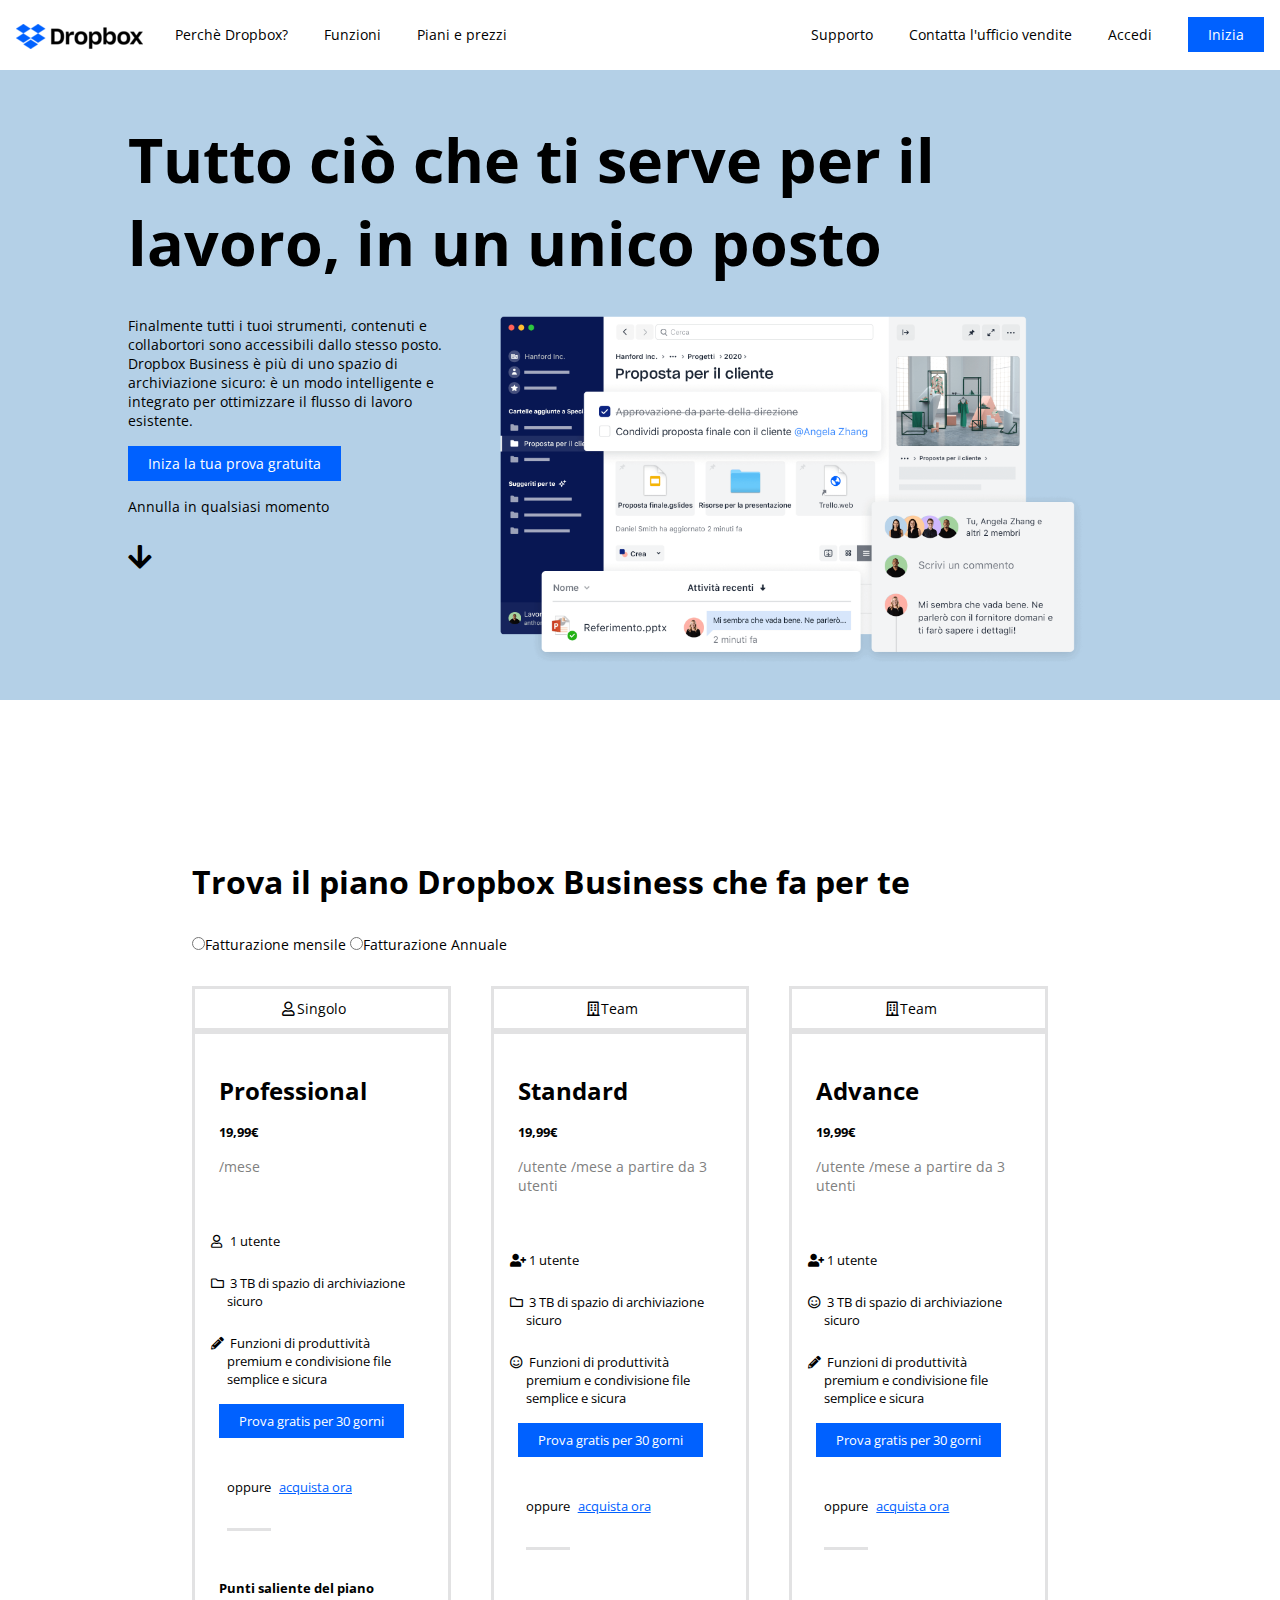
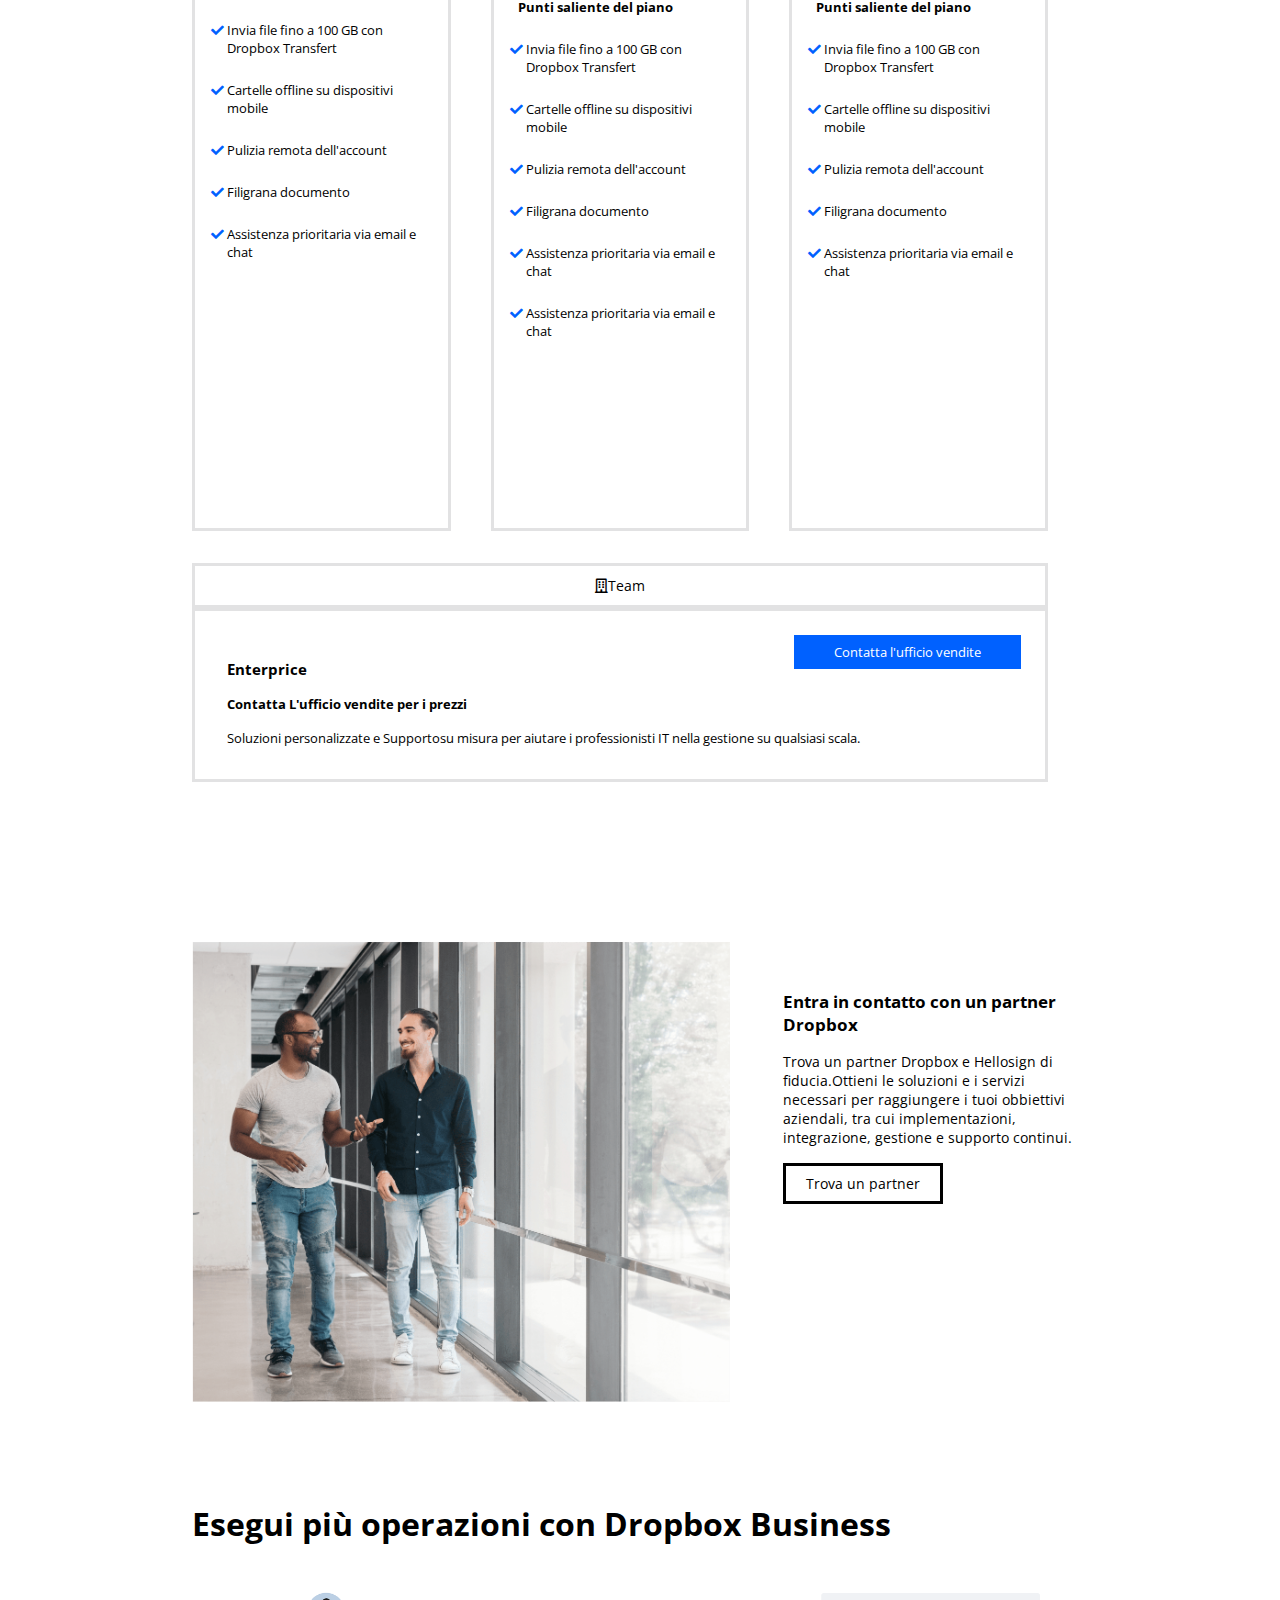
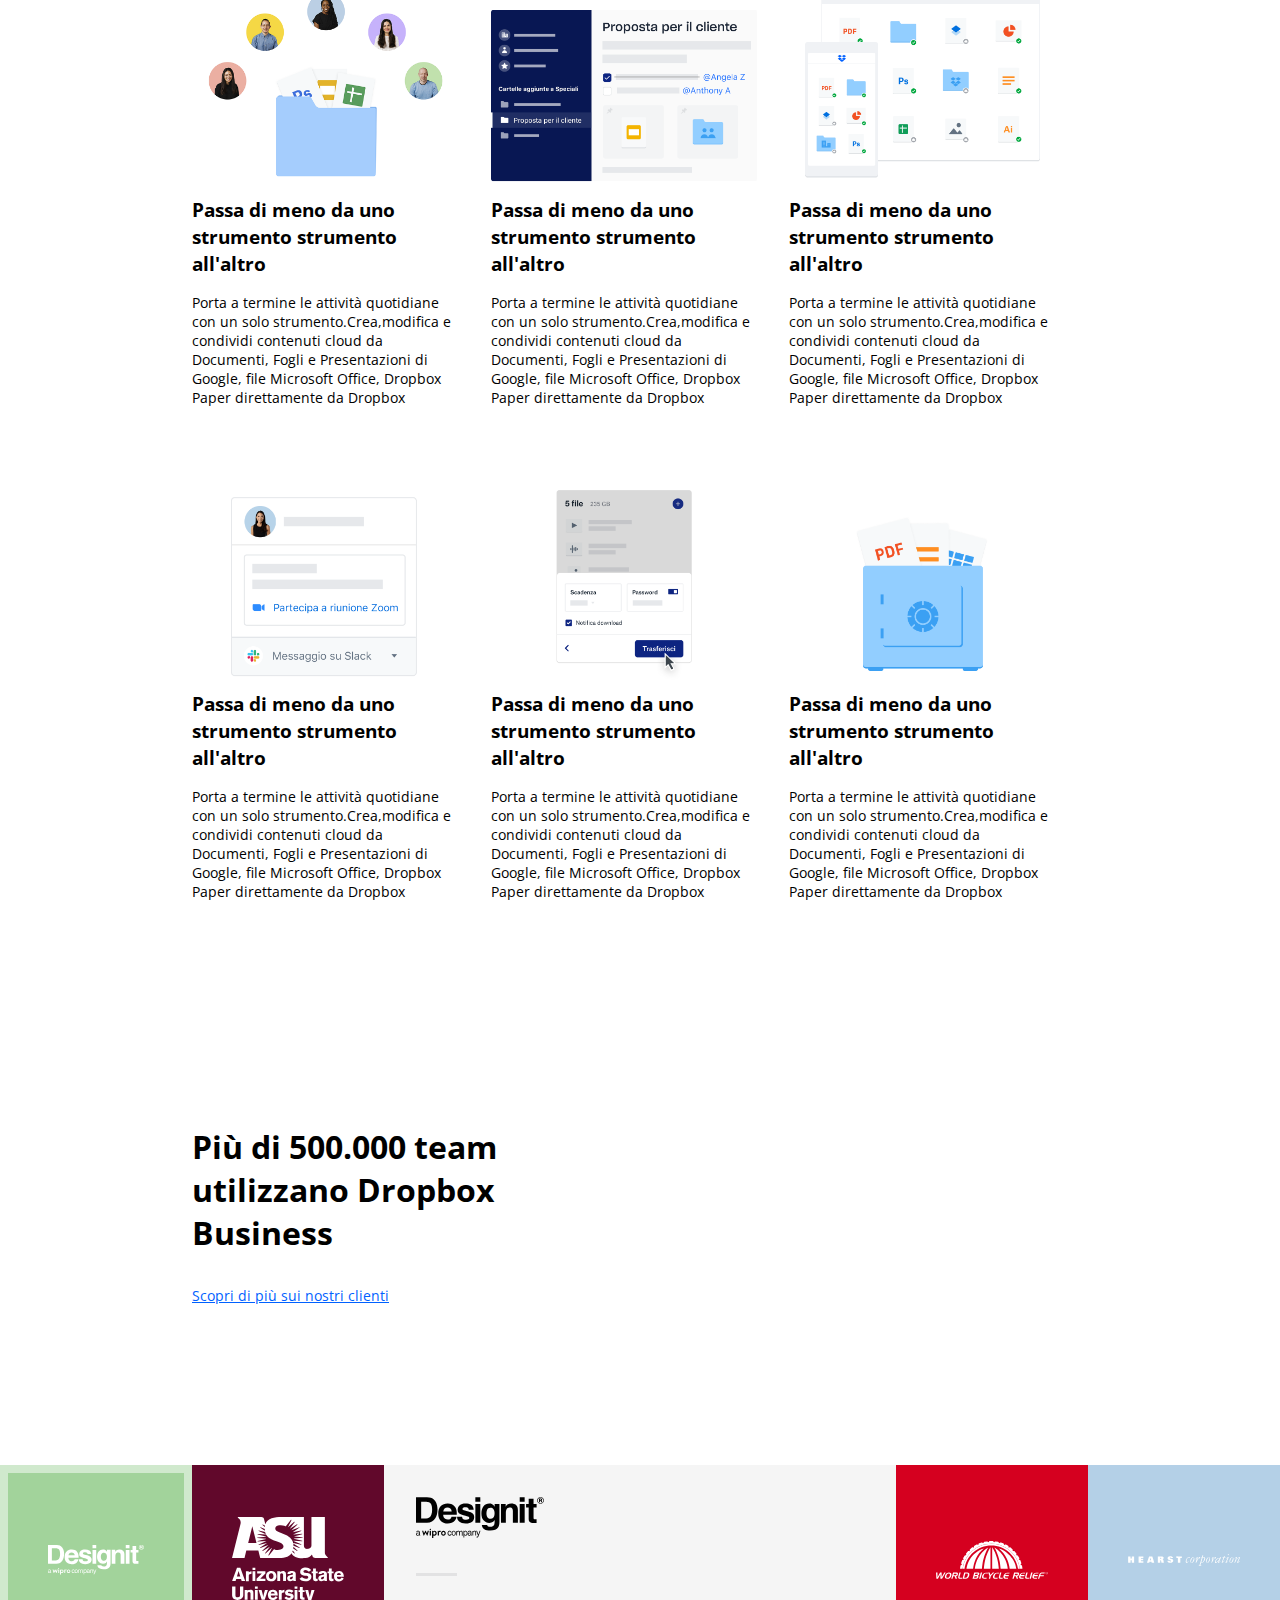
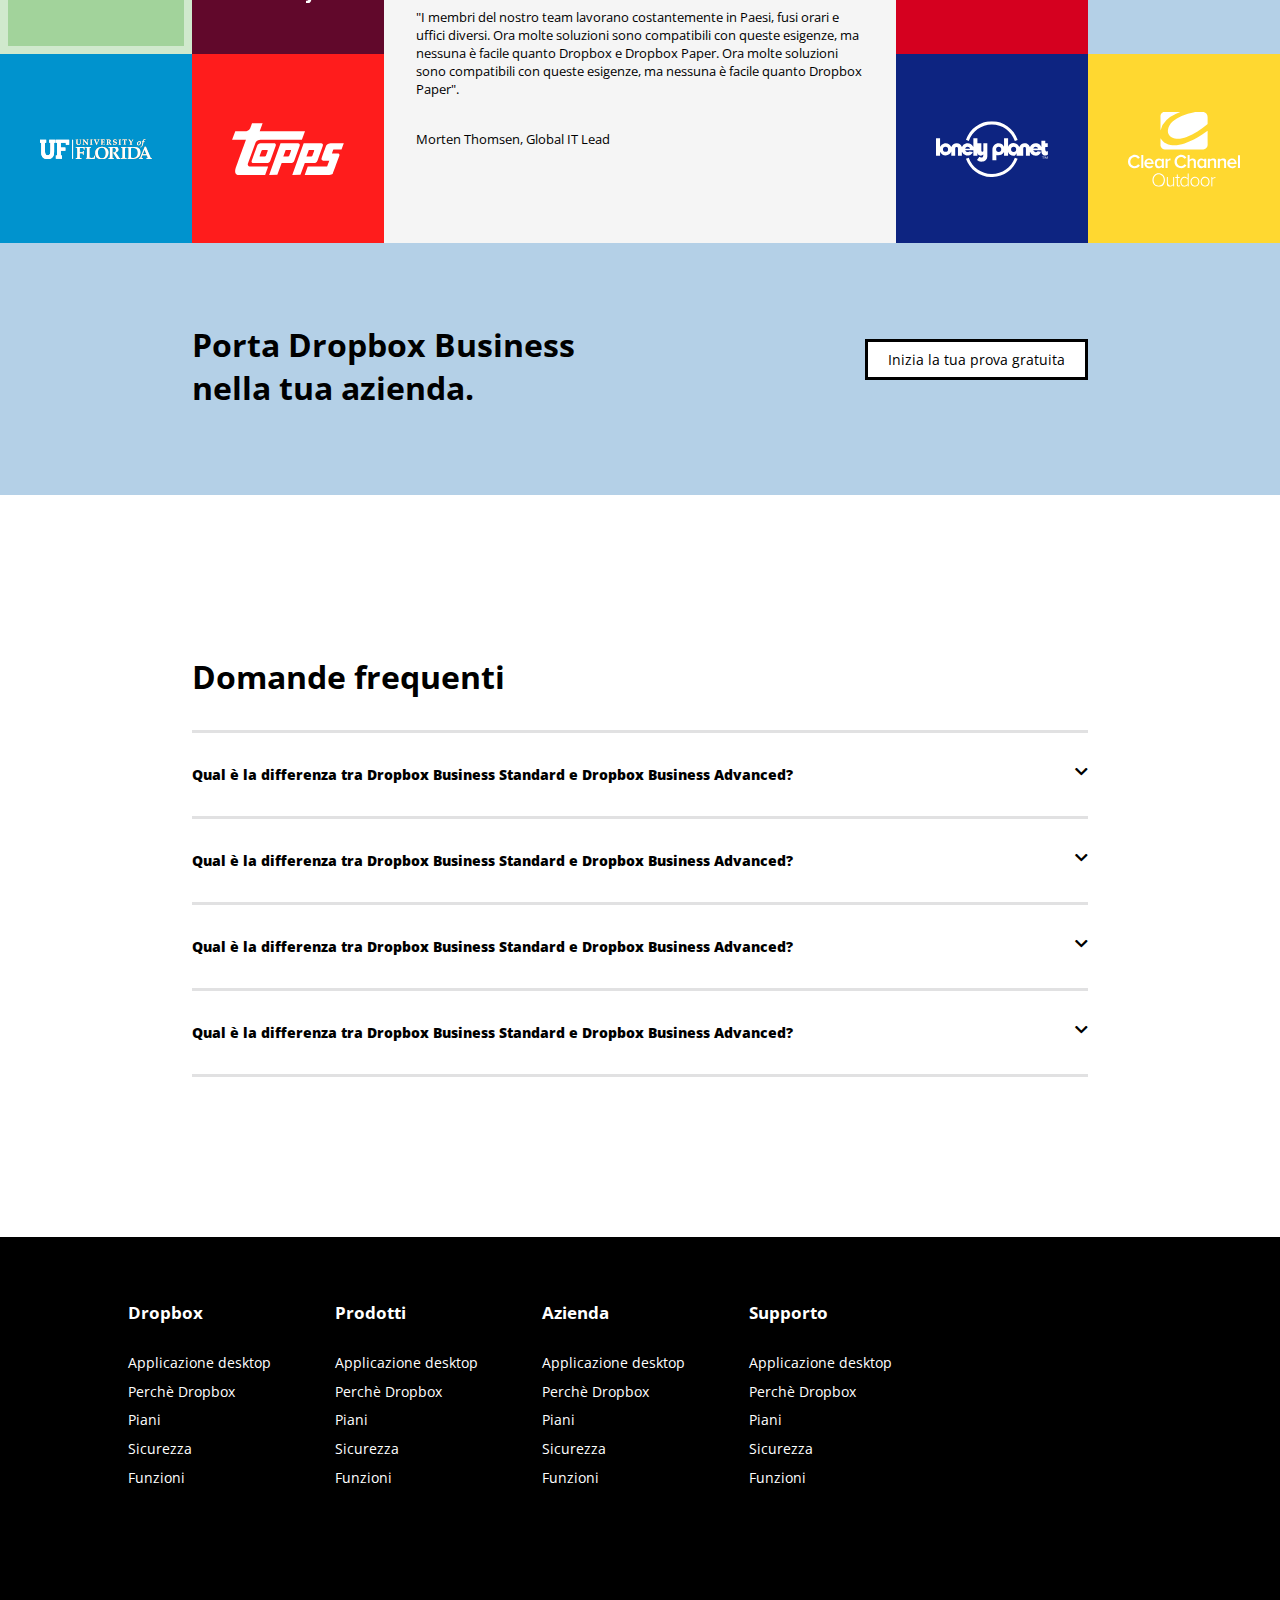
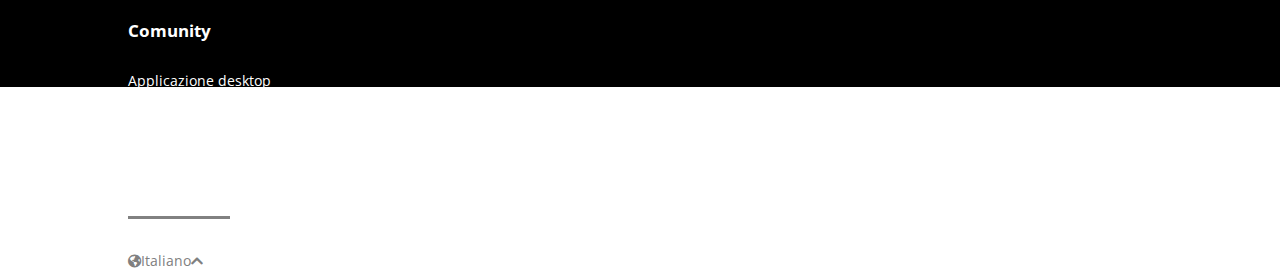
==== bonus.html @ 60d1bba4 "add file bonus html and css" ====
<!DOCTYPE html>
<html lang="it">
  <head>
    <meta charset="UTF-8">
    <meta http-equiv="X-UA-Compatible" content="IE=edge">
    <meta name="viewport" content="width=device-width, initial-scale=1.0">
    <title>Dropbox</title>
    <link rel="preconnect" href="https://fonts.googleapis.com">
    <link rel="preconnect" href="https://fonts.gstatic.com" crossorigin>
    <link href="https://fonts.googleapis.com/css2?family=Open+Sans:ital,wght@0,300;0,400;0,500;0,600;0,700;0,800;1,300;1,400;1,500;1,600;1,700;1,800&display=swap" rel="stylesheet">
    <link rel="stylesheet" href="https://cdnjs.cloudflare.com/ajax/libs/font-awesome/5.15.3/css/all.min.css">
    <link rel="stylesheet" href="bonus/bonus.css">
    <link rel="stylesheet" href="css/style.css">
  </head>
  <body>
    <header class="clearfix">
      <div class="main-logo float-lx">
      <img src="img/logo-small.png" alt="Dropbox logo">
      </div>
      <div class="nav float-lx">
        <ul>
          <li><a href="#">Perch&egrave; Dropbox?</a></li>
          <li><a href="#">Funzioni</a></li>
          <li><a href="#">Piani e prezzi</a></li>
        </ul>
      </div>
      <div class="nav float-rx">
        <ul>
          <li><a href="support">Supporto</a></li>
          <li><a href="#">Contatta l'ufficio vendite</a></li>
          <li><a href="#">Accedi</a></li>
          <li>
            <a href="#" class="btn btn-blue">Inizia</a> 
          </li>
        </ul>
      </div>
    </header>
    <main>
      <!-- jumbotron -->
      <div class="background-blue relative">
        <div class="jumbotron clearfix">
            <h1>Tutto ci&ograve; che ti serve  per il lavoro, in un unico posto</h1>
          <div class="box-medium float-lx">
            <p>
              Finalmente tutti i tuoi strumenti, contenuti e collabortori sono accessibili dallo stesso posto. Dropbox Business &egrave; pi&ugrave; di uno spazio di archiviazione sicuro: &egrave; un modo intelligente e integrato per ottimizzare il flusso di lavoro esistente.
            </p>
            <a href="#" class="btn btn-blue">Iniza la tua prova gratuita</a> 
            <p>Annulla in qualsiasi momento</p>
            <i class="fas fa-arrow-down"></i>
          </div>
          <div class="jumbotron-img float-lx">
            <img src="img/jumbo.png" alt="jumbo img">
          </div>
        </div>
      </div>
      <!-- end jumbotron -->
      <!-- start plane business -->
      <section class="container clearfix">
        <h2>Trova il piano Dropbox Business che fa per te</h2>
        <div class="input">
          <input type="radio" name="choise"><span>Fatturazione mensile</span>
          <input type="radio" name="choise"><span>Fatturazione Annuale</span>
        </div>
        <div class="row float-lx">
          <div class="row-header">
            <i class="far fa-user"></i>Singolo
          </div>
          <div class="row-main">
            <h3>Professional</h3>
            <h4>19,99&euro;</h4>
            <span class="gray">/mese</span>
            <div><i class="far fa-user"></i> 1 utente</div>
            <div><i class="far fa-folder"></i> 3 TB  di spazio di archiviazione sicuro</div>
            <div><i class="fas fa-pencil-alt"></i> Funzioni di produttivit&agrave; premium e condivisione file semplice e sicura</div>
            <a href="#" class="btn btn-blue">Prova gratis per 30 gorni</a> 
            <div><span class="span-underline"> oppure </span><a href="#">acquista ora</a></div>
            <h4>Punti saliente del piano</h4>
            <div><i class="fas fa-check"></i>Invia file fino a 100 GB con Dropbox Transfert</div>
            <div><i class="fas fa-check"></i>Cartelle offline su dispositivi mobile</div>
            <div><i class="fas fa-check"></i>Pulizia remota dell'account</div>
            <div><i class="fas fa-check"></i>Filigrana documento</div>
            <div><i class="fas fa-check"></i>Assistenza prioritaria via email e chat</div>
          </div>
        </div>
        <div class="row float-lx">
          <div class="row-header">
            <i class="far fa-building"></i>Team
          </div>
          <div class="row-main">
            <h3>Standard</h3>
            <h4>19,99&euro;</h4>
            <span class="gray">/utente /mese a partire da 3 utenti</span>
            <div><i class="fas fa-user-plus"></i> 1 utente</div>
            <div><i class="far fa-folder"></i> 3 TB  di spazio di archiviazione sicuro</div>
            <div><i class="far fa-smile"></i> Funzioni di produttivit&agrave; premium e condivisione file semplice e sicura</div>
            <a href="#" class="btn btn-blue">Prova gratis per 30 gorni</a> 
            <div><span class="span-underline"> oppure </span><a href="#">acquista ora</a></div>
            <h4>Punti saliente del piano</h4>
            <div><i class="fas fa-check"></i>Invia file fino a 100 GB con Dropbox Transfert</div>
            <div><i class="fas fa-check"></i>Cartelle offline su dispositivi mobile</div>
            <div><i class="fas fa-check"></i>Pulizia remota dell'account</div>
            <div><i class="fas fa-check"></i>Filigrana documento</div>
            <div><i class="fas fa-check"></i>Assistenza prioritaria via email e chat</div>
            <div><i class="fas fa-check"></i>Assistenza prioritaria via email e chat</div>
          </div>
        </div>
        <div class="row float-lx">
          <div class="row-header">
            <i class="far fa-building"></i>Team
          </div>
          <div class="row-main">
            <h3>Advance</h3>
            <h4>19,99&euro;</h4>
            <span class="gray">/utente /mese a partire da 3 utenti</span>
            <div><i class="fas fa-user-plus"></i> 1 utente</div>
            <div><i class="far fa-smile"></i> 3 TB  di spazio di archiviazione sicuro</div>
            <div><i class="fas fa-pencil-alt"></i> Funzioni di produttivit&agrave; premium e condivisione file semplice e sicura</div>
            <a href="#" class="btn btn-blue">Prova gratis per 30 gorni</a> 
            <div><span class="span-underline"> oppure </span><a href="#">acquista ora</a></div>
            <h4>Punti saliente del piano</h4>
            <div><i class="fas fa-check"></i>Invia file fino a 100 GB con Dropbox Transfert</div>
            <div><i class="fas fa-check"></i>Cartelle offline su dispositivi mobile</div>
            <div><i class="fas fa-check"></i>Pulizia remota dell'account</div>
            <div><i class="fas fa-check"></i>Filigrana documento</div>
            <div><i class="fas fa-check"></i>Assistenza prioritaria via email e chat</div>
          </div>
        </div>
        <div class="row-large float-lx">
          <div class="row-header">
            <i class="far fa-building"></i>Team
          </div>
          <div class="row-main-large relative">
            <h3>Enterprice</h3>
            <h4>Contatta L'ufficio vendite per i prezzi</h4>
            <p>Soluzioni personalizzate e Supportosu misura per aiutare i professionisti IT nella gestione su qualsiasi scala.</p>
            <a href="#" class="btn btn-blue absolute">Contatta l'ufficio vendite</a> 
          </div>
        </div>
      </section>
      <!-- end plane business -->
      <section class="container clearfix">
        <div class="img-medium float-lx">
          <img src="img/partner.png" alt="photo of partner">
        </div>
        <div class="box-medium float-rx">
          <h3>Entra in contatto con un partner Dropbox</h3>
          <p>Trova un partner Dropbox e Hellosign di fiducia.Ottieni le soluzioni e i servizi necessari per raggiungere i tuoi obbiettivi aziendali, tra cui implementazioni, integrazione, gestione e supporto continui.</p>
          <a href="#" class="btn btn-white" >Trova un partner</a>
        </div>
        <div class="info-business float-lx">
          <h2>Esegui pi&ugrave; operazioni con Dropbox Business</h2>
        </div>
        <div class="card float-lx">
          <img src="img/business-feature-switching-tools.png" alt="business folder">
          <h4>Passa di meno da uno strumento strumento all'altro </h4>
          <p>Porta a termine le attivit&agrave; quotidiane con un solo strumento.Crea,modifica e condividi contenuti cloud da Documenti, Fogli e Presentazioni di Google, file Microsoft Office, Dropbox Paper direttamente da Dropbox </p>
        </div>
        <div class="card float-lx">
          <img src="img/business-feature-coordinate-it.png" alt="business cordinate">
          <h4>Passa di meno da uno strumento strumento all'altro </h4>
          <p>Porta a termine le attivit&agrave; quotidiane con un solo strumento.Crea,modifica e condividi contenuti cloud da Documenti, Fogli e Presentazioni di Google, file Microsoft Office, Dropbox Paper direttamente da Dropbox </p>
        </div>
        <div class="card float-lx">
          <img src="img/business-feature-multi-device.png" alt="business multi device">
          <h4>Passa di meno da uno strumento strumento all'altro </h4>
          <p>Porta a termine le attivit&agrave; quotidiane con un solo strumento.Crea,modifica e condividi contenuti cloud da Documenti, Fogli e Presentazioni di Google, file Microsoft Office, Dropbox Paper direttamente da Dropbox </p>
        </div>
        <div class="card float-lx">
          <img src="img/business-feature-integrations-it.png" alt="business interations">
          <h4>Passa di meno da uno strumento strumento all'altro </h4>
          <p>Porta a termine le attivit&agrave; quotidiane con un solo strumento.Crea,modifica e condividi contenuti cloud da Documenti, Fogli e Presentazioni di Google, file Microsoft Office, Dropbox Paper direttamente da Dropbox </p>
        </div>
        <div class="card float-lx">
          <img src="img/business-feature-send-files-it.png" alt="business send files">
          <h4>Passa di meno da uno strumento strumento all'altro </h4>
          <p>Porta a termine le attivit&agrave; quotidiane con un solo strumento.Crea,modifica e condividi contenuti cloud da Documenti, Fogli e Presentazioni di Google, file Microsoft Office, Dropbox Paper direttamente da Dropbox </p>
        </div>
        <div class="card float-lx">
          <img src="img/business-feature-security.png" alt="business safe">
          <h4>Passa di meno da uno strumento strumento all'altro </h4>
          <p>Porta a termine le attivit&agrave; quotidiane con un solo strumento.Crea,modifica e condividi contenuti cloud da Documenti, Fogli e Presentazioni di Google, file Microsoft Office, Dropbox Paper direttamente da Dropbox </p>
        </div>
      </section>
      <!-- start team  -->
      <section class="team">
        <div class="container">
          <h2>Pi&ugrave; di 500.000 team utilizzano Dropbox Business</h2>
          <p><a href="#">Scopri di più sui nostri clienti</a></p>
        </div>
        <div class="background-blue">
          <div class="svg clearfix">
            <div class="svg-side float-lx">
              <div class="square float-lx green">
                  <img src="img/designit.svg" class="img-svg relative" alt="logo designit">
              </div>
              <div class="square float-lx bordeaux">
                <img src="img/arizona_state_university.svg" class="img-svg relative" alt="logo designit">
              </div>
              <div class="square float-lx light-blue">
                <img src="img/university_of_florida.svg" class="img-svg relative" alt="logo designit">
              </div>
              <div class="square float-lx red">
                <img src="img/topps.svg" class="img-svg relative" alt="logo designit">
              </div>
            </div>
            <div class="svg-center float-lx">
              <div class="logo-svg">
                <img src="img/designit.svg" alt="logo designit">
              </div>
              <div class="small-underline"></div>
              <p>"I membri del nostro team lavorano costantemente in Paesi, fusi orari e uffici diversi. Ora molte soluzioni sono compatibili con queste esigenze, ma nessuna &egrave; facile quanto Dropbox e Dropbox Paper. Ora molte soluzioni sono compatibili con queste esigenze, ma nessuna &egrave; facile quanto Dropbox Paper".</p>
              <p>Morten Thomsen, Global IT Lead</p>
            </div>
            <div class="svg-side float-rx">
              <div class="square float-lx dark-red">
                <img src="img/world_bicycle_relief.svg" class="img-svg relative" alt="logo designit">
              </div>
              <div class="square float-lx">
                <img src="img/hearst_corp.svg" class="img-svg relative" alt="logo designit">
              </div>
              <div class="square float-lx blue">
                <img src="img/lonely_planet.svg" class="img-svg relative" alt="logo designit">
              </div>
              <div class="square float-lx yellow">
                <img src="img/clear_channel.svg" class="img-svg relative" alt="logo designit">
              </div>
            </div>
          </div>
          <div class="svg-text clearfix">
              <h2 class="float-lx">Porta Dropbox Business nella tua azienda.</h2>
              <a href="#" class="btn btn-white float-rx" >Inizia la tua prova gratuita</a>
          </div>
          
        </div>
      </section>
      <!-- end team -->
      <!-- start questions -->
      <section class="container">
        <h2>Domande frequenti</h2>
        <div class="question">
          <div class="question-row clearfix">
            <p class="float-lx">Qual &egrave; la differenza tra Dropbox Business Standard e Dropbox Business Advanced?</p>
            <i class="fas fa-chevron-down float-rx"></i>
          </div>
          <div class="question-row clearfix">
            <p class="float-lx">Qual &egrave; la differenza tra Dropbox Business Standard e Dropbox Business Advanced?</p>
            <i class="fas fa-chevron-down float-rx"></i>
          </div>
          <div class="question-row clearfix">
            <p class="float-lx">Qual &egrave; la differenza tra Dropbox Business Standard e Dropbox Business Advanced?</p>
            <i class="fas fa-chevron-down float-rx"></i>
          </div>
          <div class="question-row clearfix">
            <p class="float-lx">Qual &egrave; la differenza tra Dropbox Business Standard e Dropbox Business Advanced?</p>
            <i class="fas fa-chevron-down float-rx"></i>
          </div>
        </div>
      </section>  
    </main>
    <footer>
      <section id="footer-container">
        <div class="clearfix">
          <div class="footer-row float-lx">
            <h3>Dropbox</h3>
            <ul>
              <li>Applicazione desktop</li>
              <li>Perch&egrave; Dropbox</li>
              <li>Piani</li>
              <li>Sicurezza</li>
              <li>Funzioni</li>
            </ul>
          </div>
          <div class="footer-row float-lx">
            <h3>Prodotti</h3>
            <ul>
              <li>Applicazione desktop</li>
              <li>Perch&egrave; Dropbox</li>
              <li>Piani</li>
              <li>Sicurezza</li>
              <li>Funzioni</li>
            </ul>
          </div>
          <div class="footer-row float-lx">
            <h3>Azienda</h3>
            <ul>
              <li>Applicazione desktop</li>
              <li>Perch&egrave; Dropbox</li>
              <li>Piani</li>
              <li>Sicurezza</li>
              <li>Funzioni</li>
            </ul>
          </div>
          <div class="footer-row float-lx">
            <h3>Supporto</h3>
            <ul>
              <li>Applicazione desktop</li>
              <li>Perch&egrave; Dropbox</li>
              <li>Piani</li>
              <li>Sicurezza</li>
              <li>Funzioni</li>
            </ul>
          </div>
          <div class="footer-row float-lx">
            <h3>Comunity</h3>
            <ul>
              <li>Applicazione desktop</li>
              <li>Perch&egrave; Dropbox</li>
              <li>Piani</li>
            </ul>
          </div>
        </div>
        <div class="language">
          <span class="gray">
            <p><i class="fas fa-globe-americas"></i>Italiano<i class="fas fa-chevron-up"></i></p>
          </span>
        </div>
      </section>
    </footer>
  </body>
</html>
---- bonus/bonus.css ----
header{
  position: fixed;
  background-color: white;
  z-index: 2;
  top: 0;
  left: 0;
  width: 100%;
}
main{
  margin-top: 70px;
}
header li:hover{
  border-bottom: 3px solid #0061ff;
}
header #support:hover{
  
}
header #support:after{
  
}
---- css/style.css ----
*{
  margin: 0;
  padding: 0;
  box-sizing: border-box;
}
body{
  font-family: 'Open Sans', sans-serif;
  font-size: .9rem;
}
/* float */
.clearfix::after{
  clear: both;
  content: "";
  display: table;
}
.float-rx{
  float: right;
}
.float-lx{
  float: left;
}
/* end float */
/* position */
.relative{
  position: relative;
}
.absolute{
  position: absolute;
}
/* end position */
/* start header */
header{
  line-height: 70px ;
  font-size: 0.9rem;
}
.main-logo img{
  vertical-align: middle;
  margin: 0 1rem;
}
header ul li{
  display: inline-block;
  margin: 0 1rem;
  list-style:none;
}
header li a{
  text-decoration: none;
  color: black;
}
/* end header */
/* button */
.btn{
  padding: 8px 20px;
  text-decoration: none;
}
.btn-blue{
  background-color: #0061ff;
  color: white;
}
.btn-white{
  background-color: white;
  color: #000000;
  border: solid #000000;
}
/* end button */
/* main */
h1{
  padding-top: 3rem;
  font-size: 3.8rem;
}
.background-blue{
  background-color: #b4d0e7;
  width: 100%;
  height: 70vh;
}
a{
  color: #0061ff;
}
/* jumbotron */
.jumbotron,#footer-container{
  width: 80%;
  min-width: 750px;
  margin: 0 auto;
}
.box-medium,.jumbotron-img{
  display: inline-block;
}
.box-medium{
  width: 34%;
}
.jumbotron a{
  margin: 2rem 0 1rem 0;
  display: inline-block;
}
.jumbotron-img{
  width: 60%;
}
.jumbotron-img img{
  width: 100%;
}
.box-medium,.jumbotron-img{
  padding-top: 2rem;
}
.box-medium i{
  margin-top: 1.7rem;
  font-weight: bold;
  font-size: 1.7rem;
}
/* end jumbotron */
.container{
  width: 70%;
  min-width: 750px;
  max-width: 1180px;
  margin: 10rem auto;
}
h2{
  font-size: 2rem;
  margin-bottom:2rem;
}
.row{
  width: calc((100% / 3) - 2.5rem);
  margin: 2rem 2.5rem 2rem 0;
}
.row-header{
  border: solid #e2e2e3;
  text-align: center;
  padding: 10px;
}
.row-main{
  border: solid #e2e2e3;
  padding: 1.5rem;
  font-size: .8rem;
  height: 1100px;
}
.row-main div{
  margin: 1.5rem 0 0 .5rem;
}
main h3, main h4{
  margin: 1rem 0;
}
.row-main p{
  margin-bottom: 1rem;
}
main .btn{
  display: inline-block;
  margin: 1rem 0;
}
.row-main span{
  display: inline-block;
  margin-bottom: 2rem;
}
.span-underline{
  padding-bottom: 2rem;
  border-bottom: solid #e2e2e3;
  margin-right: .5rem;
}
.row i{
  text-indent: -16px;
}
i.fa-check{
  color: #0061ff;
}
.gray{
  color: gray;
  font-size: .85rem;
}
.row-main h3{
  font-size: 1.5rem;
}
.row-large{
  width: calc(100% - 2.5rem);
}
.row-main-large{
  border: solid #e2e2e3;
  font-size: 0.8rem;
  padding: 2rem;
}
.row-main-large .btn{
  margin:0;
  top:1.5rem;
  right: 1.5rem;
  padding: 0.5rem 2.5rem;
}
/* end row plane business  */
/* start card business */

.img-medium{
  width: 60%;
}
.img-medium img{
  width: 100%;
}
.info-business{
  margin-top: 6rem;
  width: 100%;
}
.card{
  width: calc((100% / 3) - 2rem);
  margin: 0 2rem 4rem 0;
}
.card img{
  width: 100%;
}
.card h4{
  font-size: 1.2rem;
  margin-top: 0;
}
/* end card business */
/* start team part */
.team .container h2{
  width: 49%;
}
.svg{
  height: 60%;
}
.svg-side{
  height: 100%;
  width: 30%;
}
.svg-side .square{
  width: 50%;
  height: 50%;
}
.svg-side img{
  width: 100%;
}
.square span{
  height: 100%;
}
.img-svg{
  top: 50%;
  left: 50%;
  transform: translate(-50% , -50%);
  padding: 2.5rem;
  filter: invert(1);
}
.svg-center{
  width: 40%;
  height: 100%;
  overflow: auto;
  background-color: #f5f5f5;
}
/* color svg */
.green{
  background-color: #a2d39b;
  border: .5rem solid #d0e9cd;
}
.bordeaux{
  background-color: #61082b;
}
.light-blue{
  background-color: #0093ce;
}
.red{
  background-color: #ff1c1c;
}
.dark-red{
  background-color: #d5001f;
}
.blue{
  background-color: #0d2481;
}
.yellow{
  background-color: #ffd830 ;
}
/* end color */
.small-underline{
  border-bottom: solid#e2e2e3;
  width: 8%;
  margin: 0 0 2rem 2rem;
}
.logo-svg{
  height: 20%;
  width: 25%;
  margin: 2rem 2rem 0;
}
.logo-svg img{
  width: 100%;
}
.svg p{
  font-size: .8rem;
  padding: 0 2rem 2rem;
}
.svg-text{
  width: 70%;
  margin:0 auto;
  height: 40%;
  padding-top: 5rem;
}
.svg-text h2{
  width: 50%;
}
/* start questions */
.question-row{
  border-top: solid #e1e1e2;
  padding:2rem 0;
  width: 100%;
  font-weight: 800;
}
.question 	div:last-child{
  border-bottom: solid #e1e1e2;
}
/* end questions */
footer{
  background-color: #000000;
  height: 50vh;
  width: 100%;
  min-width: 750px;
  color: white;
}
.footer-row{
  padding: 4rem 4rem 4rem 0;
}
.footer-row h3{
  padding-bottom: 1.5rem;
}
.footer-row li{
  list-style: none;
  padding: 0.3rem 0;
}
.language{
  border-top: solid #818181;
  width: 10%;
  padding-top: 2rem;
}
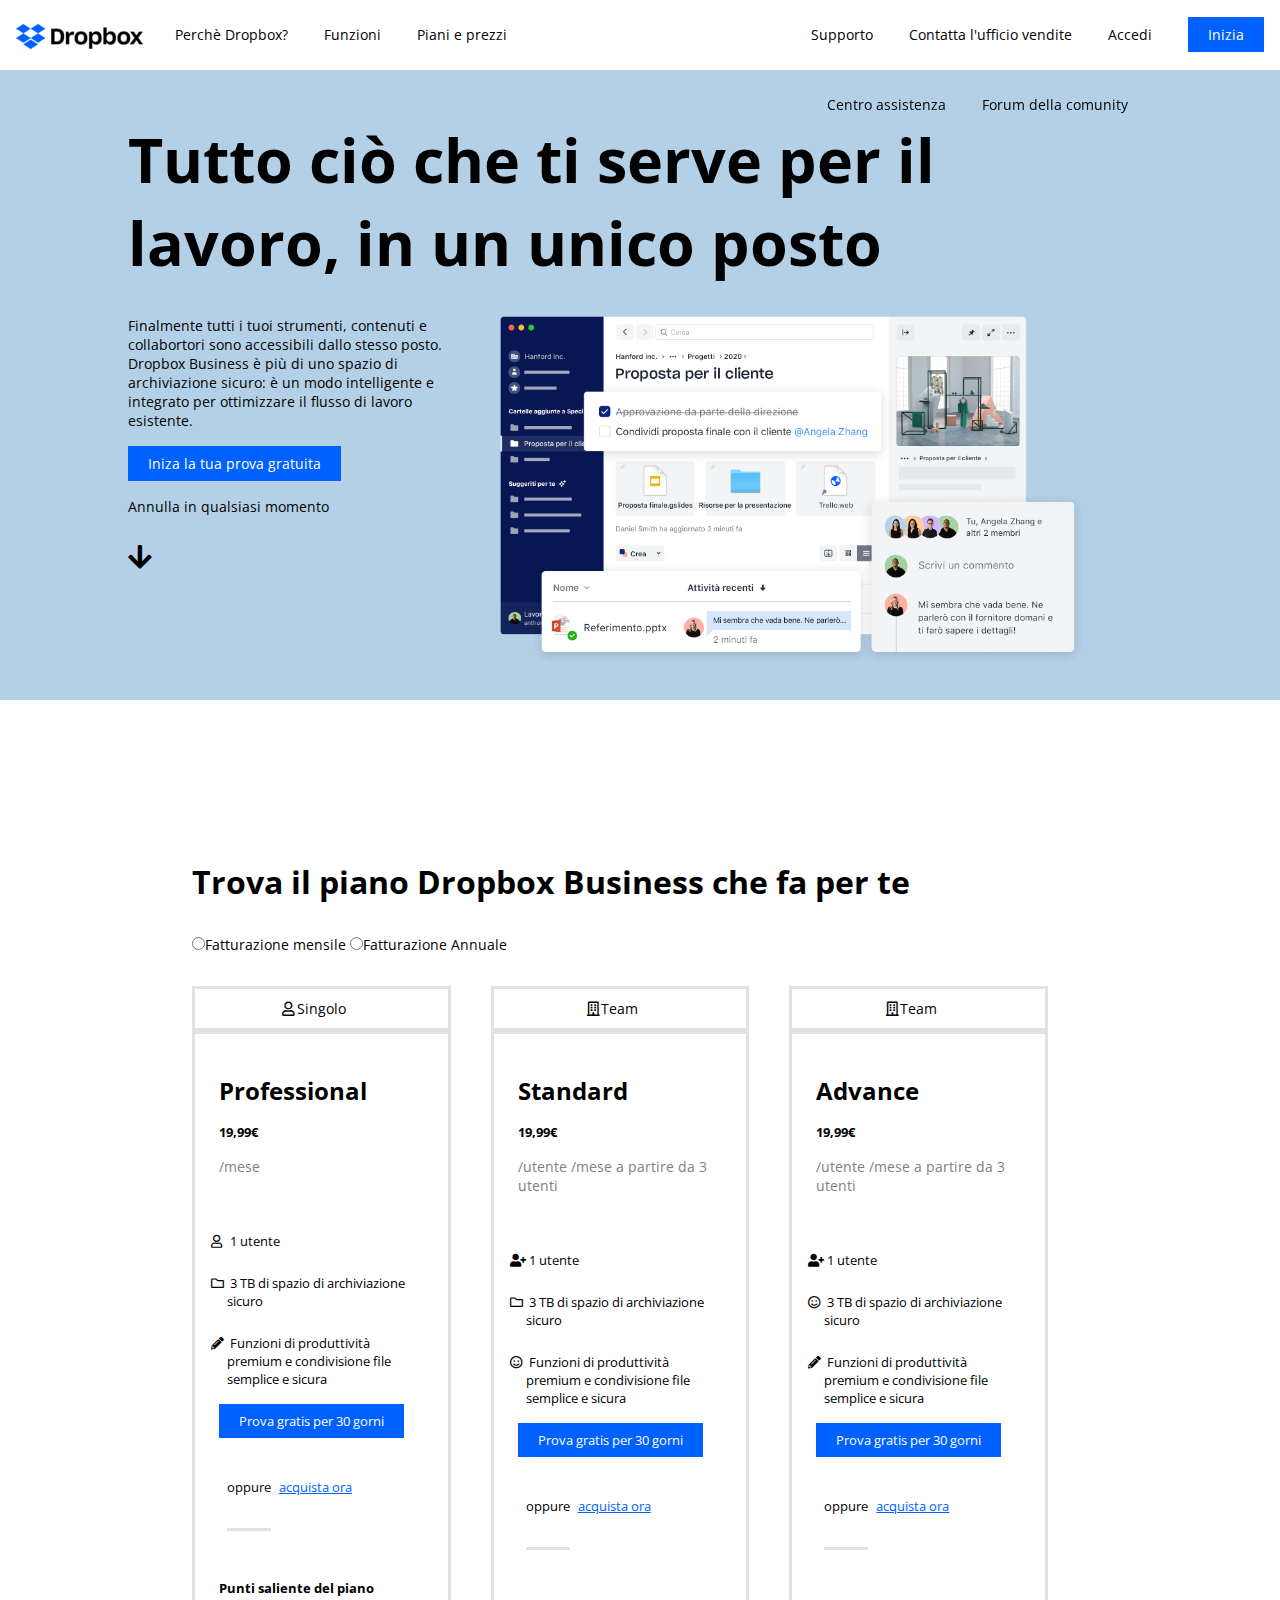
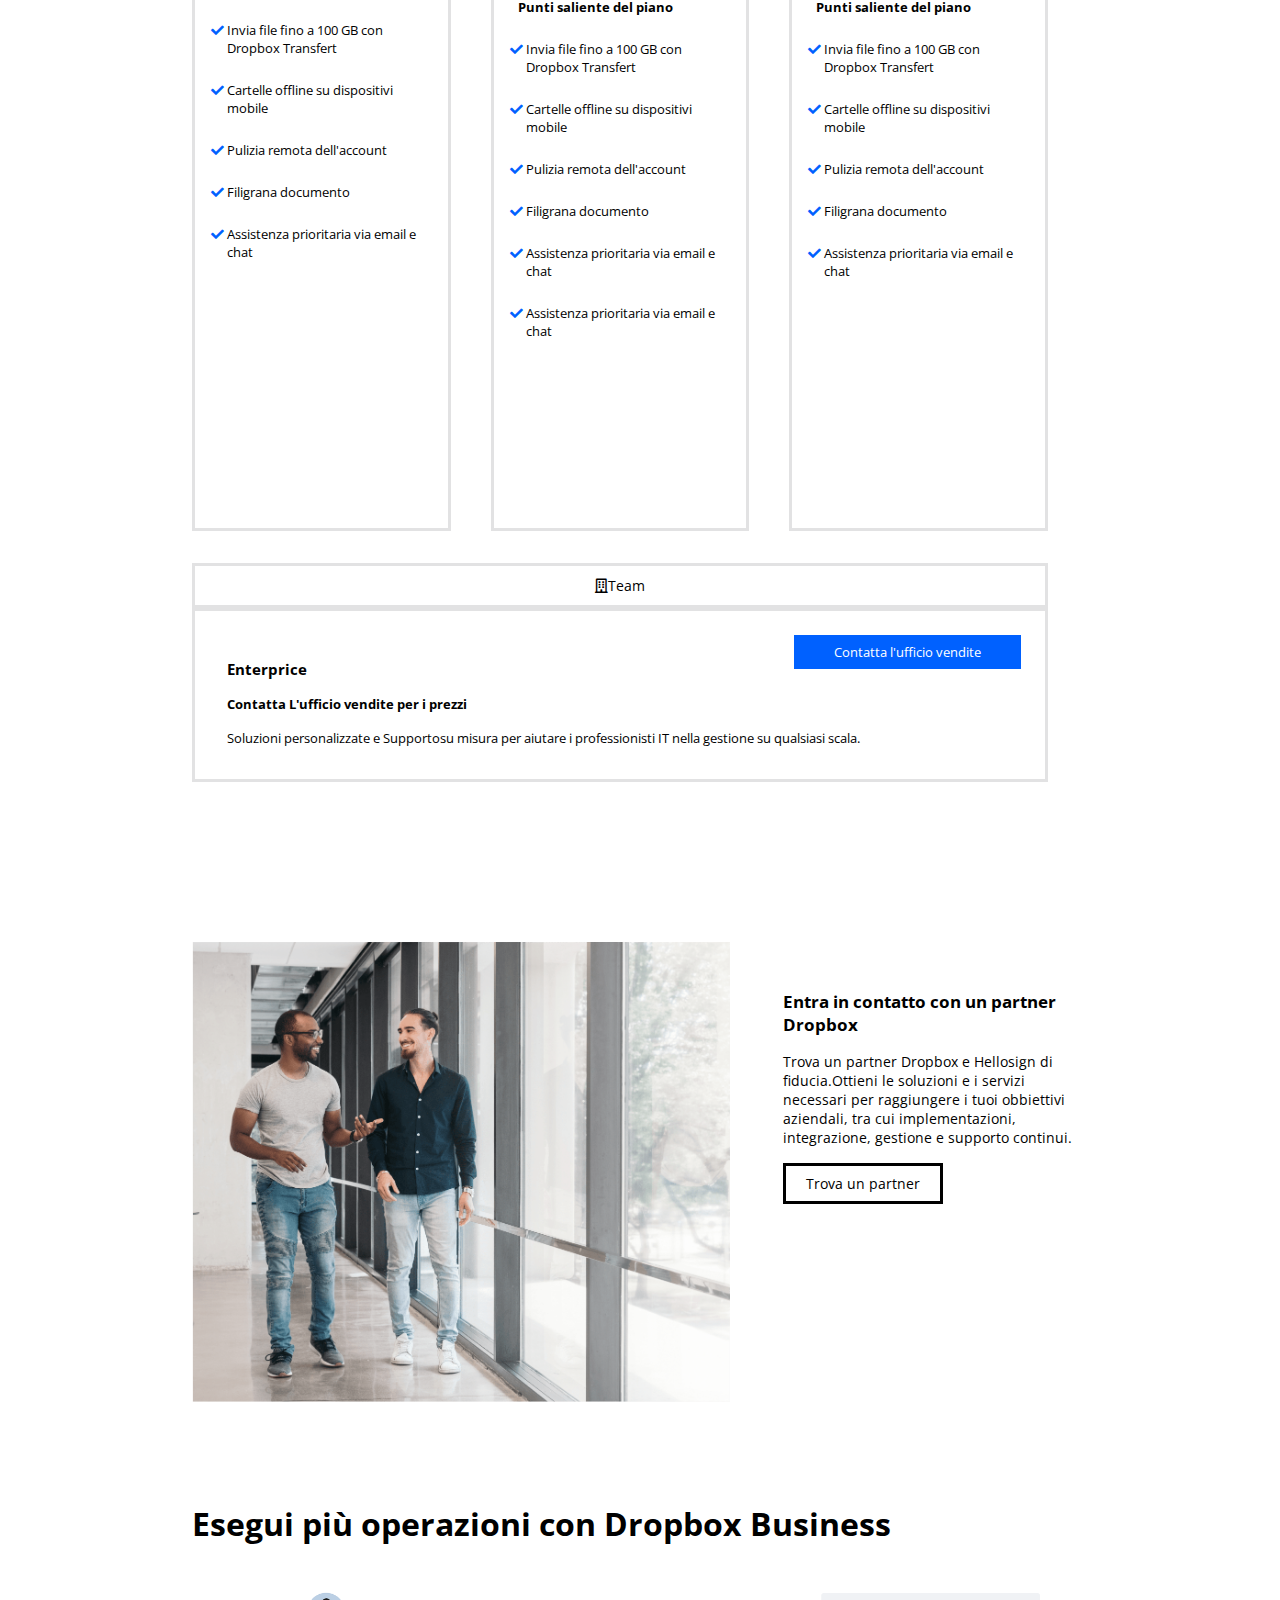
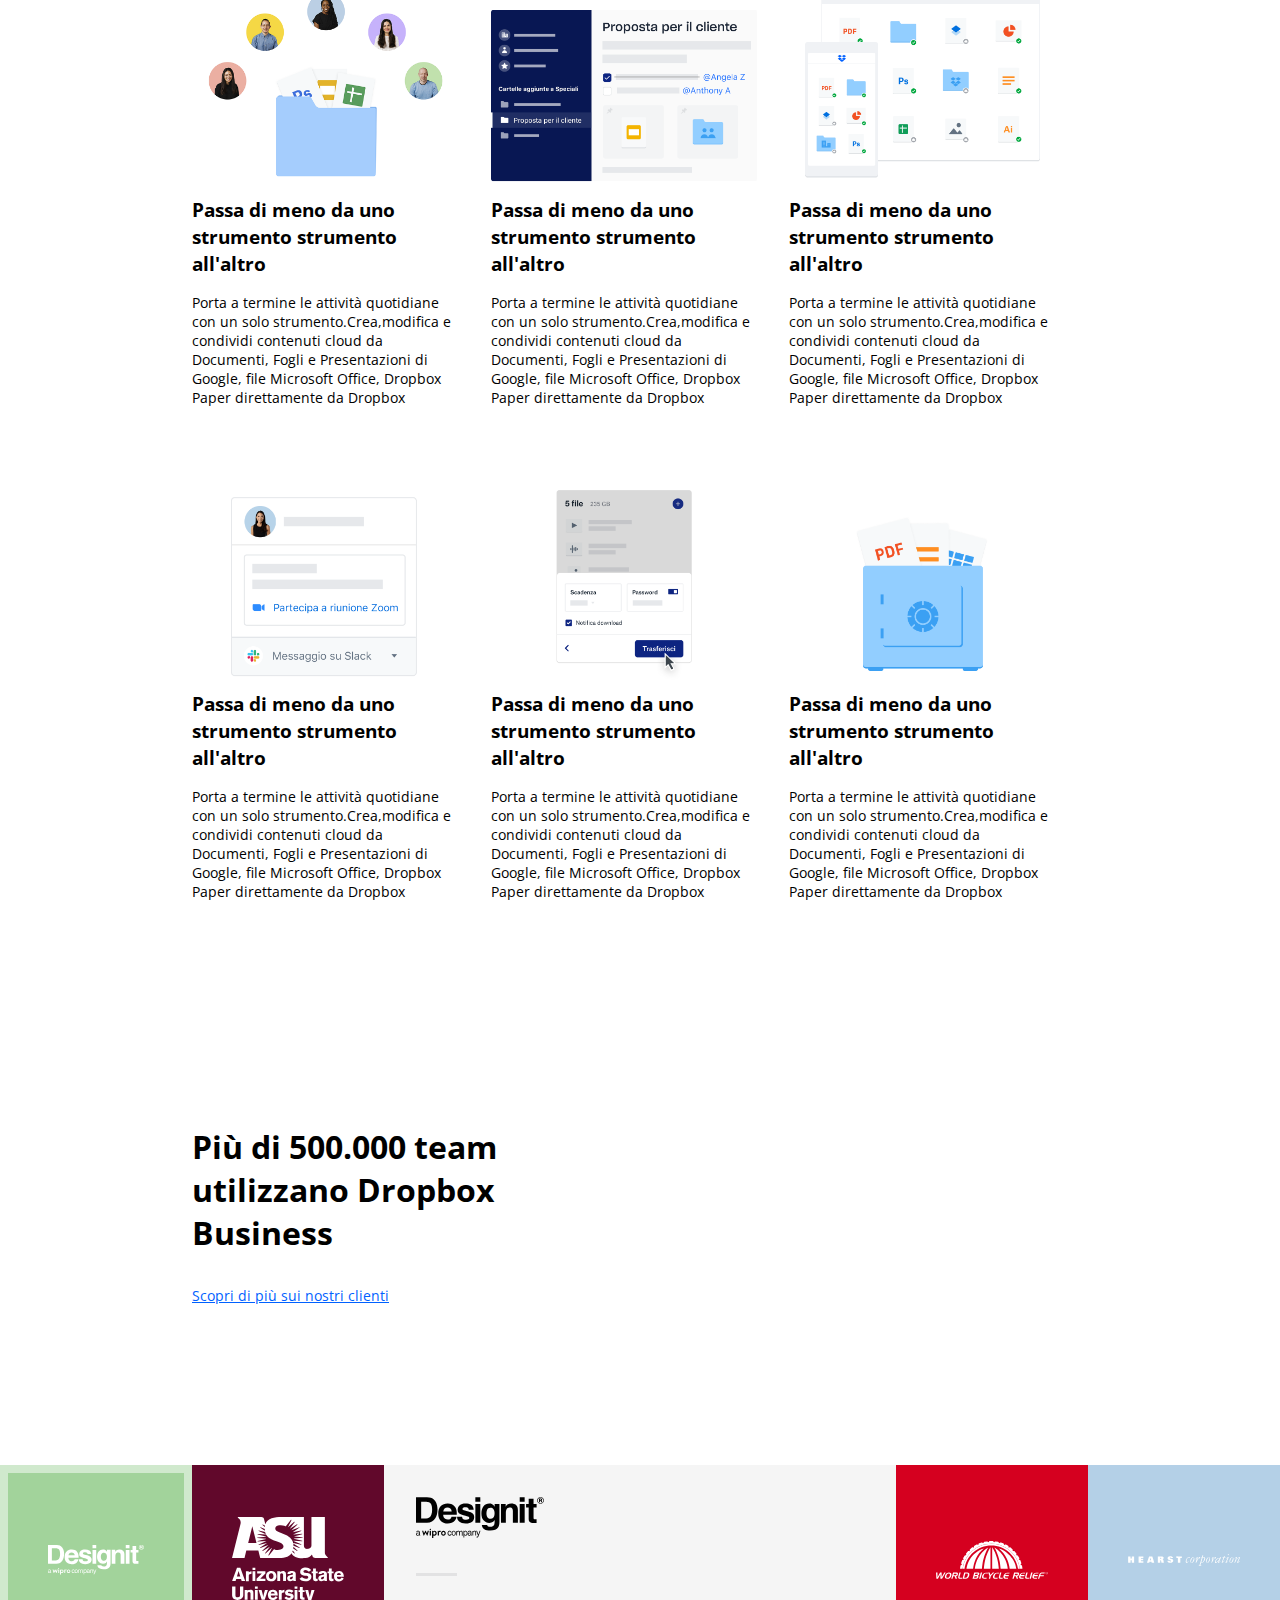
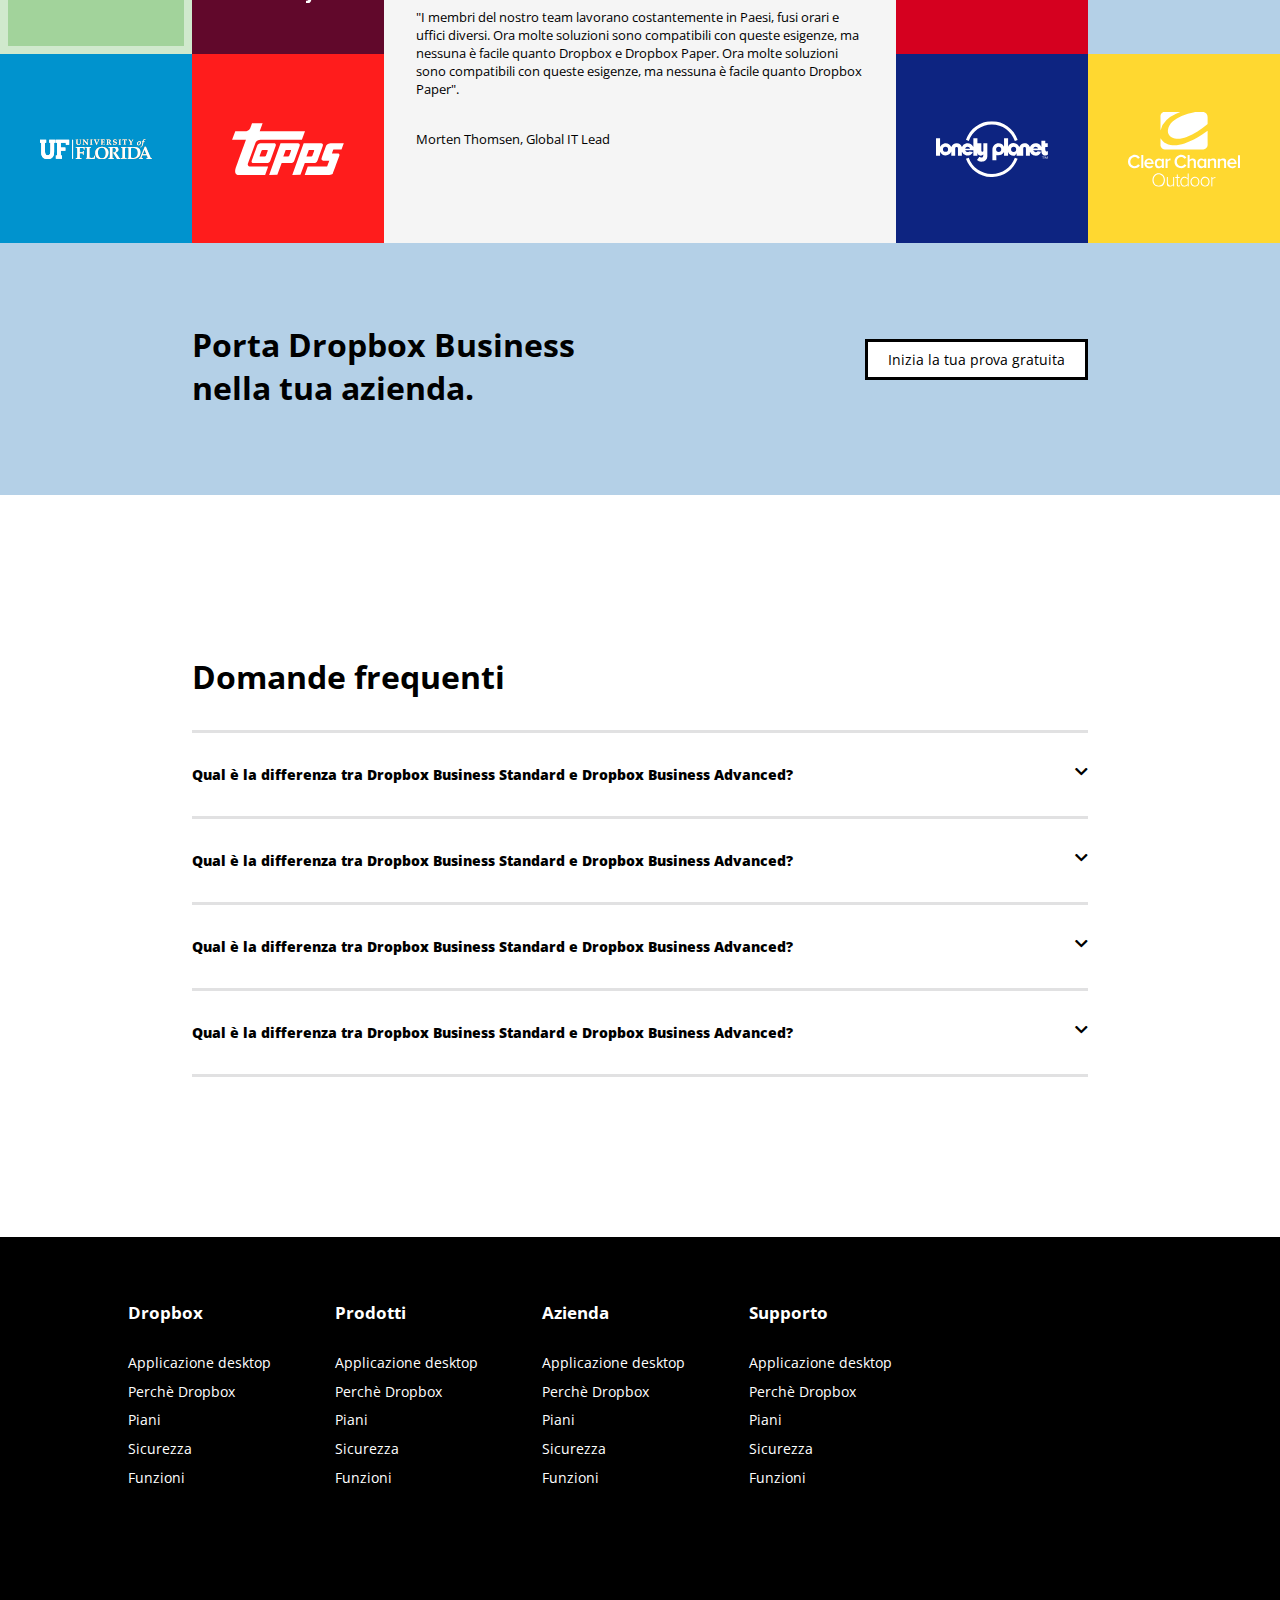
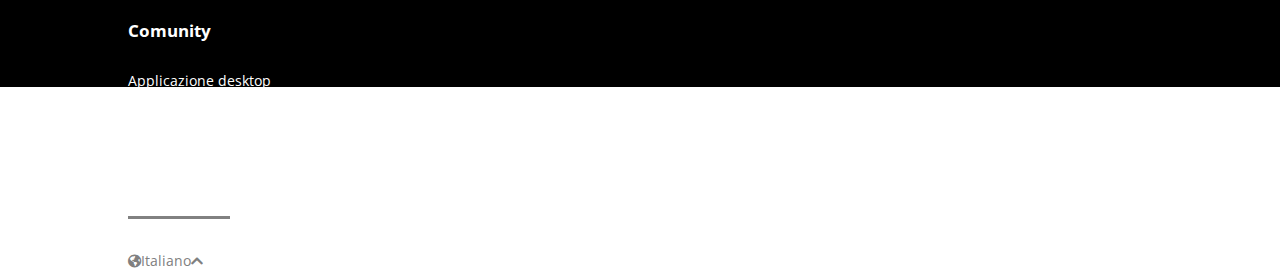
==== commit a37de970: "added header fixed and submenu" ====
--- a/bonus.html
+++ b/bonus.html
@@ -26,7 +26,15 @@
       </div>
       <div class="nav float-rx">
         <ul>
-          <li><a href="support">Supporto</a></li>
+          <li>
+            <a href="support" class="relative">Supporto</a>
+            <div class="submenu absolute">
+              <ul>
+                <li><a href="#">Centro assistenza</a></li>
+                <li><a href="#">Forum della comunity</a></li>
+              </ul>
+            </div>
+          </li>
           <li><a href="#">Contatta l'ufficio vendite</a></li>
           <li><a href="#">Accedi</a></li>
           <li>
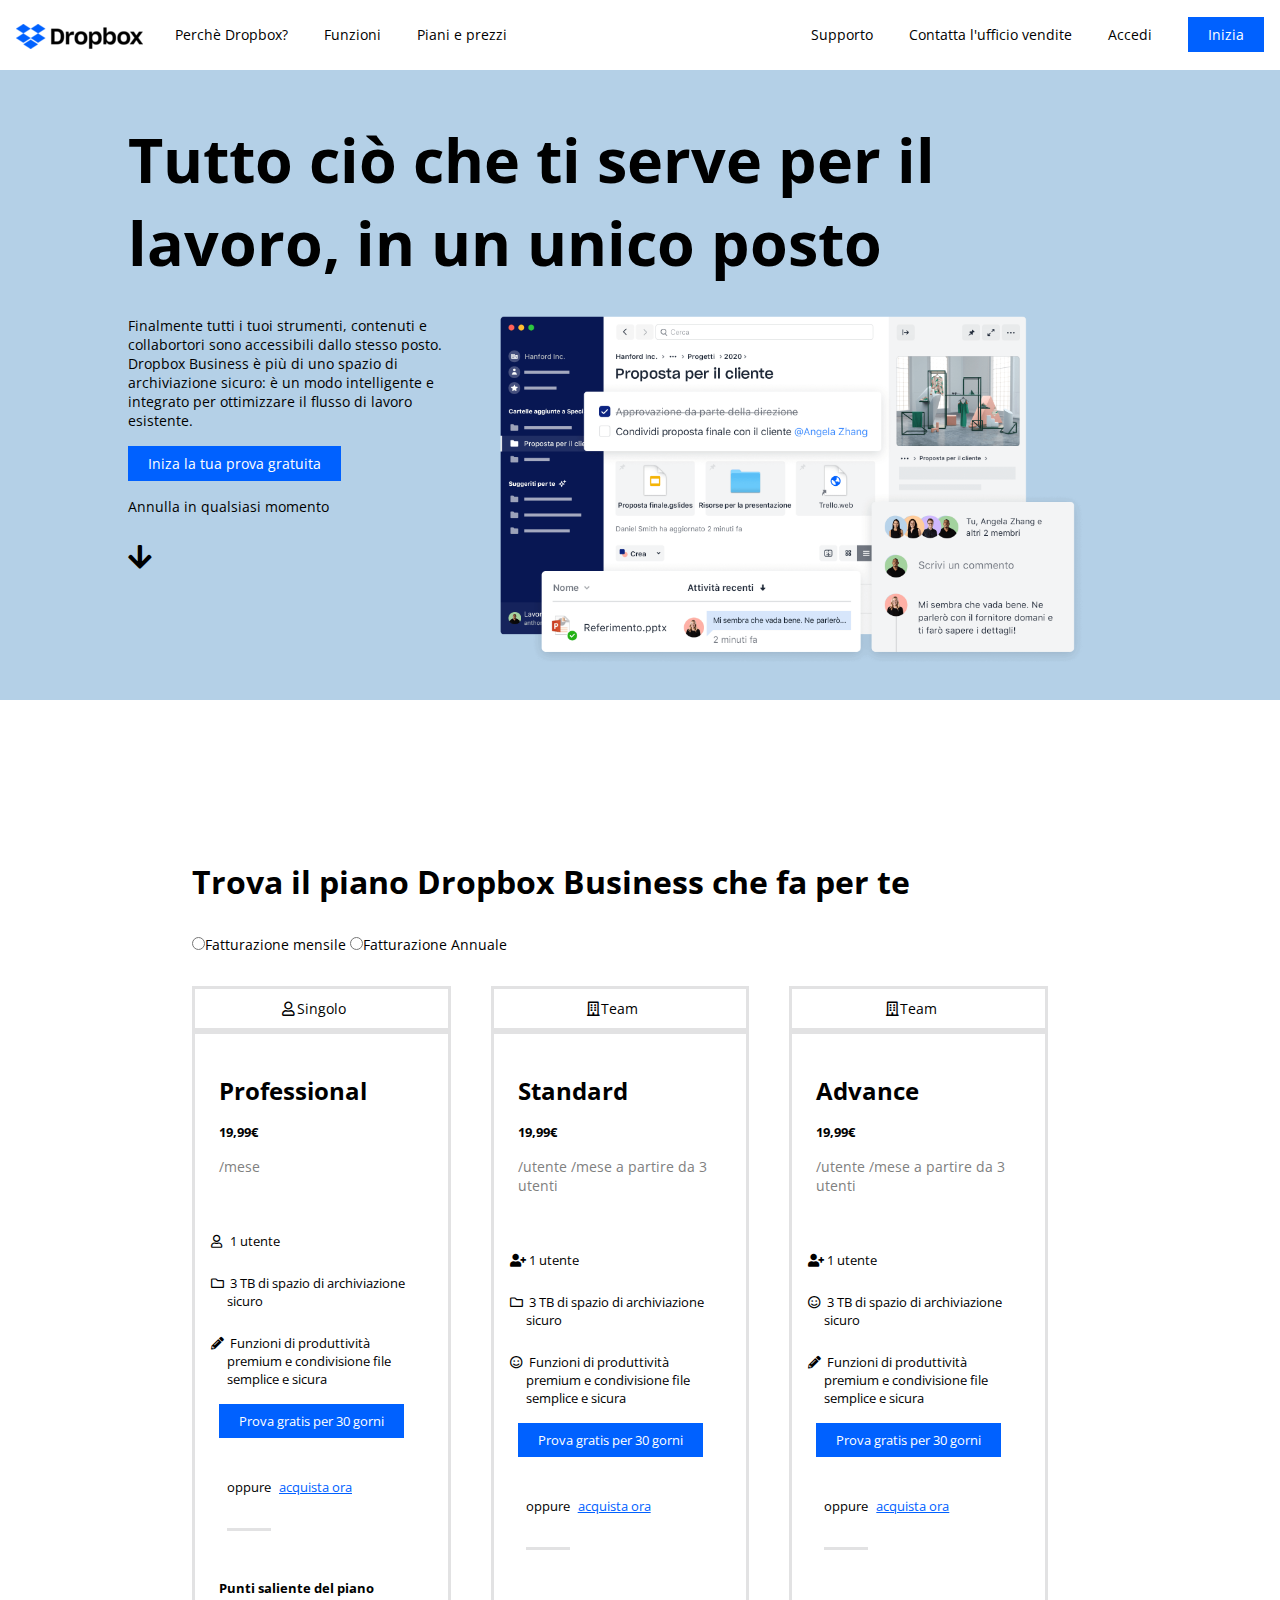
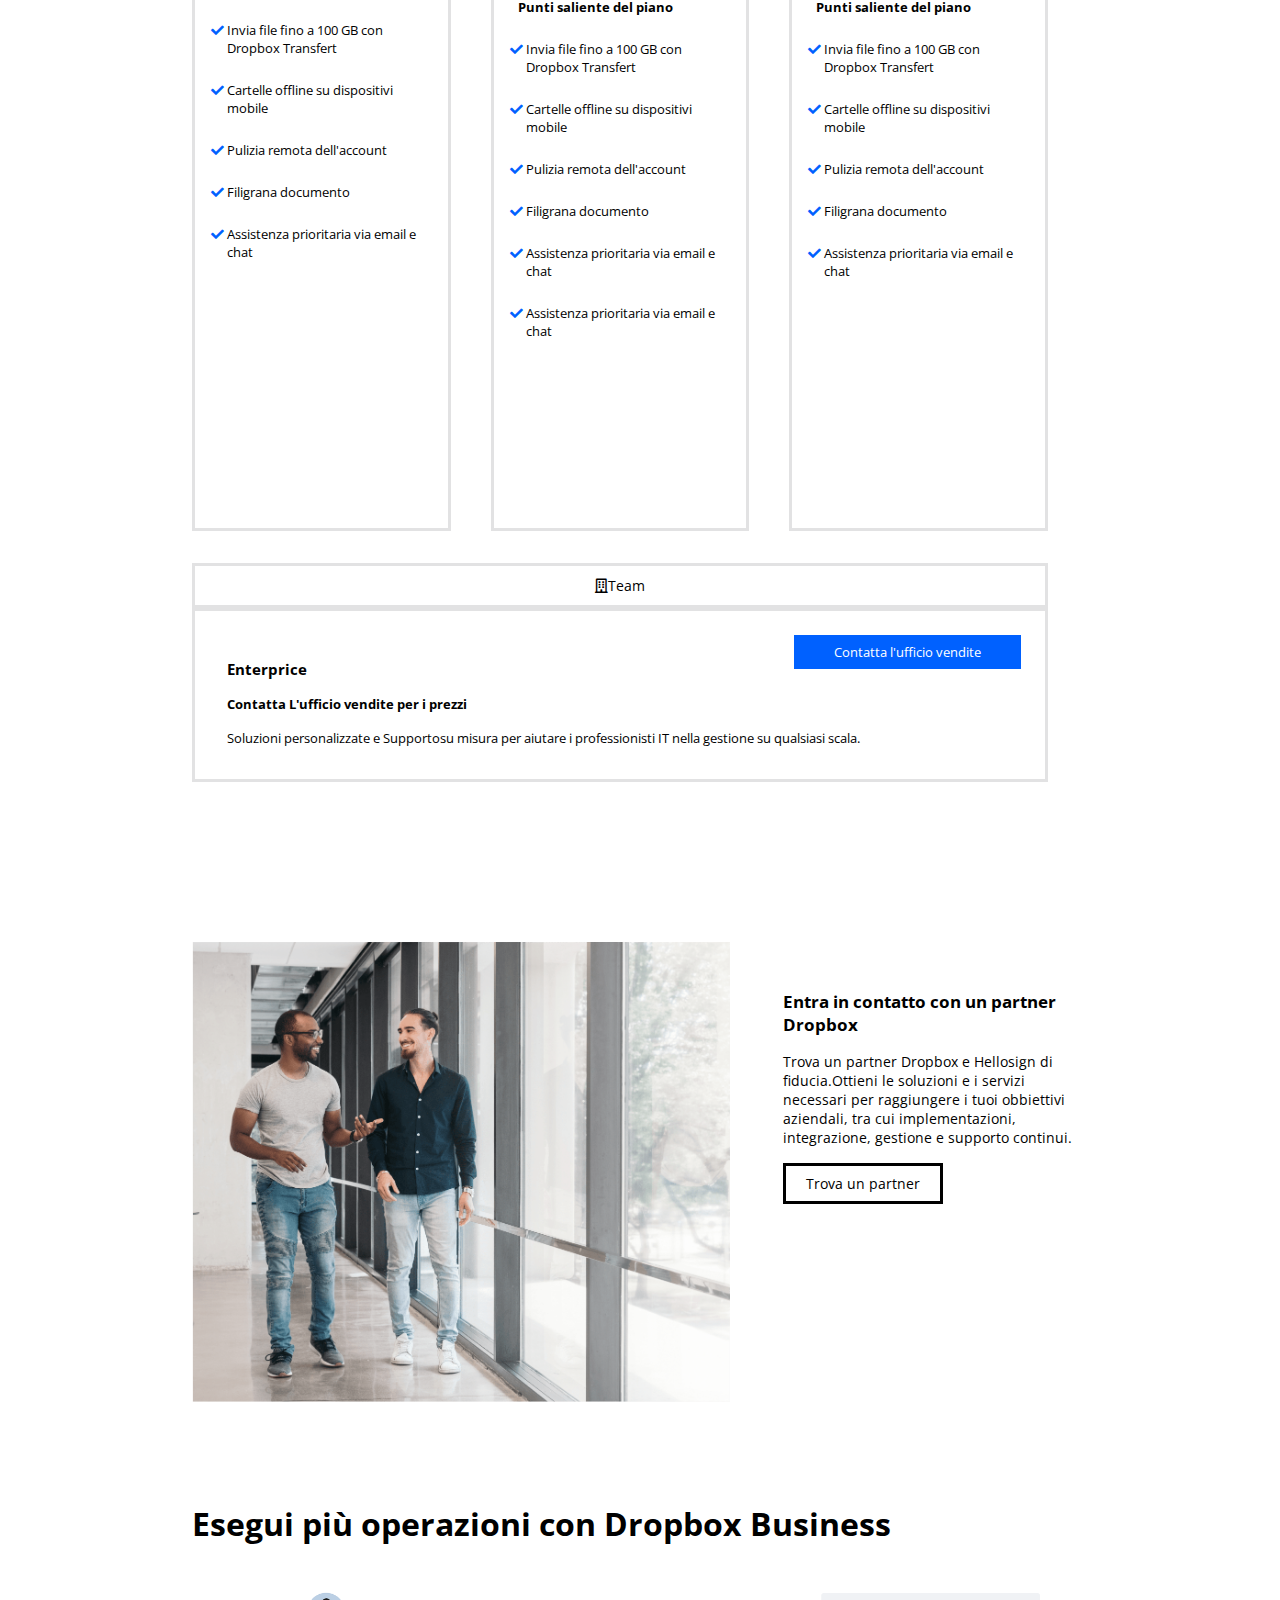
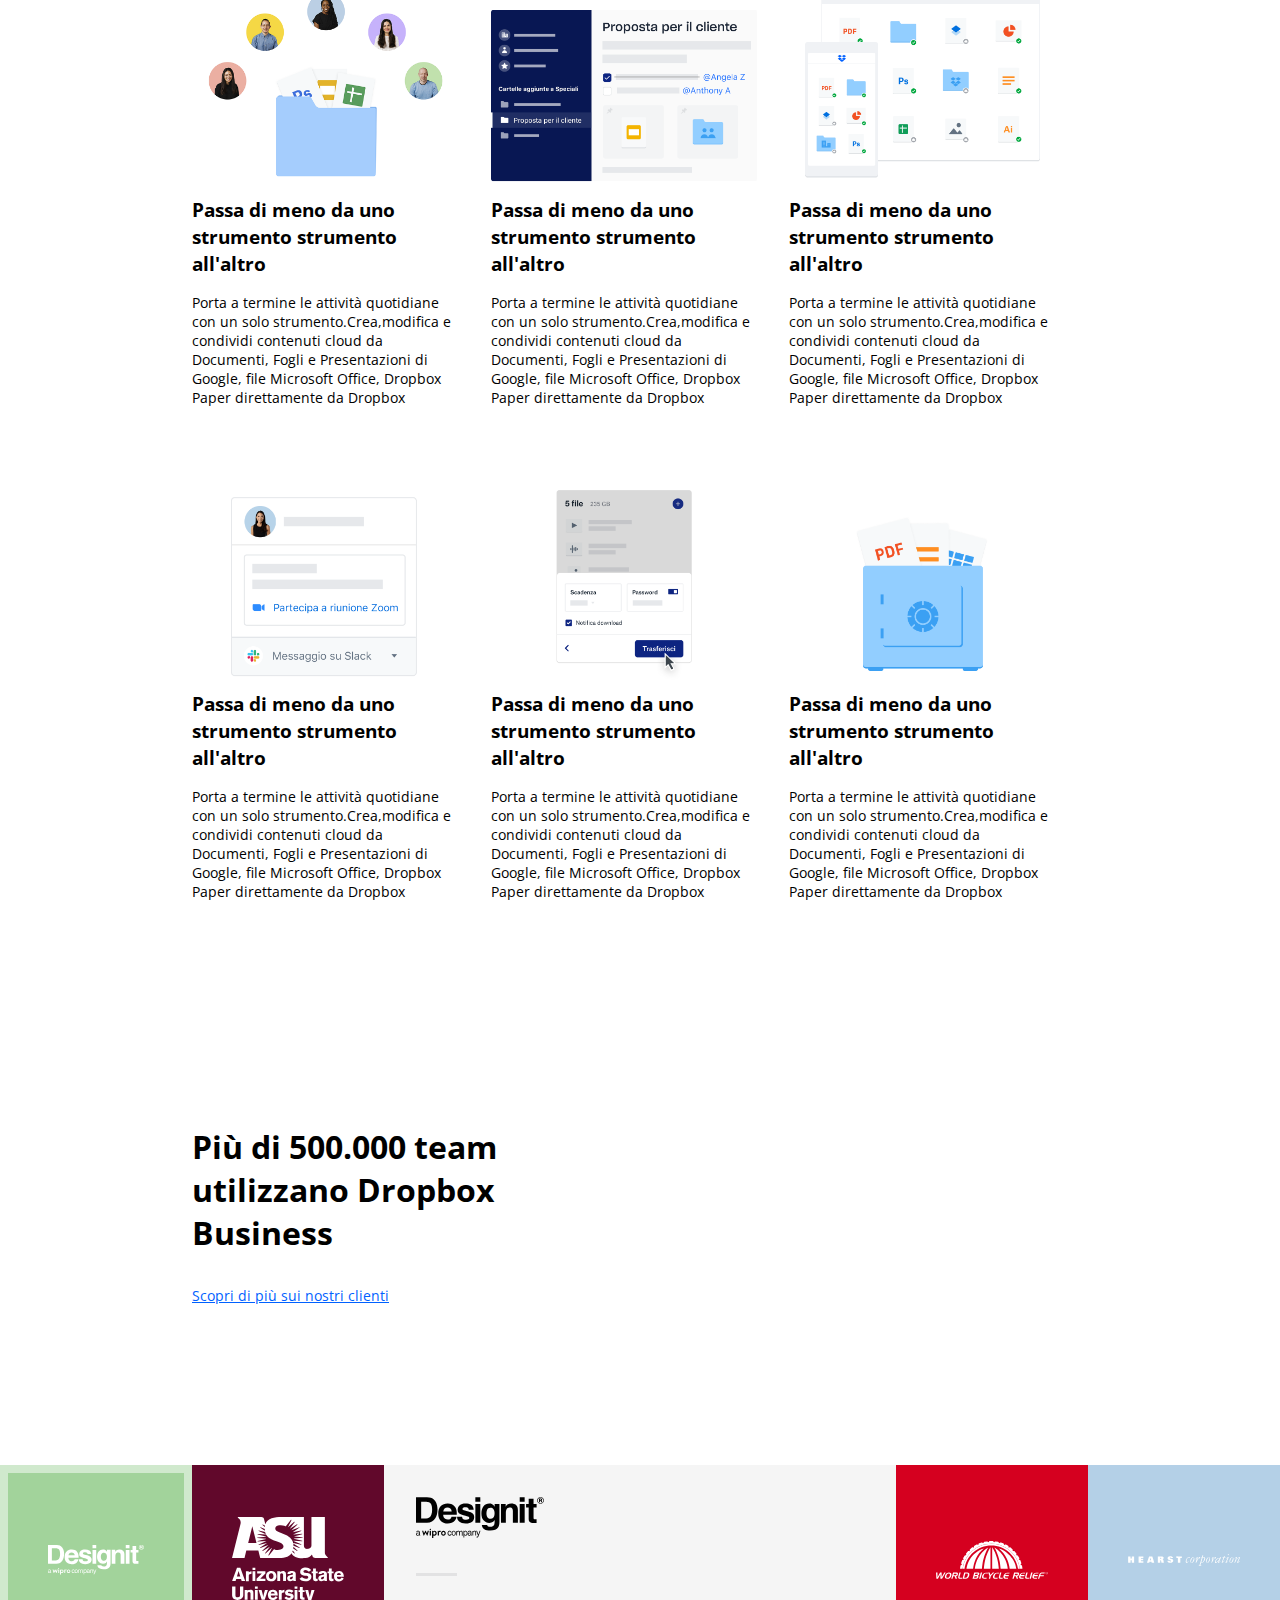
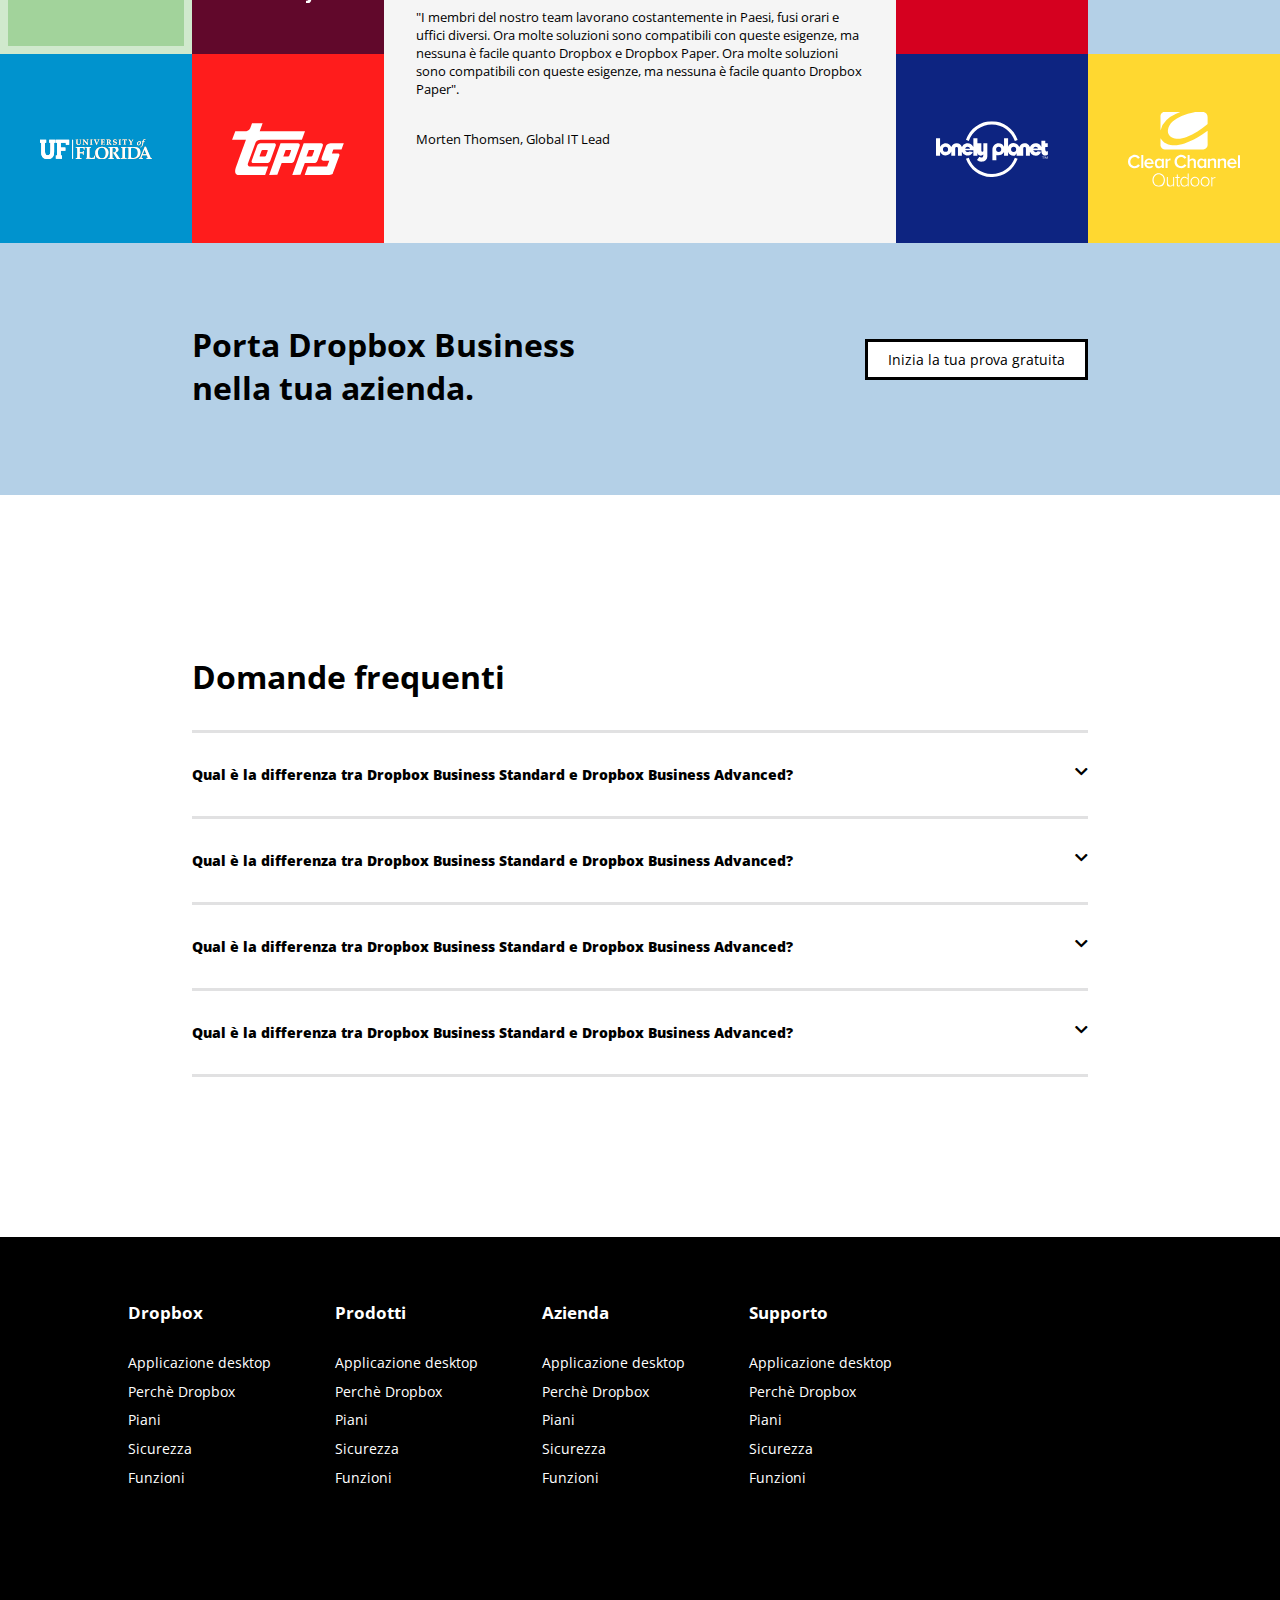
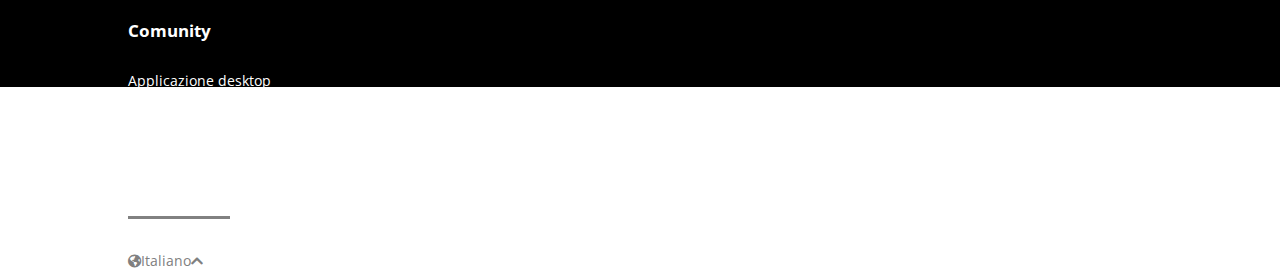
==== commit 0b5d2831: "finished bonus. added answer" ====
--- a/bonus.html
+++ b/bonus.html
@@ -249,18 +249,30 @@
           <div class="question-row clearfix">
             <p class="float-lx">Qual &egrave; la differenza tra Dropbox Business Standard e Dropbox Business Advanced?</p>
             <i class="fas fa-chevron-down float-rx"></i>
-          </div>
+            <span class="answer relative float-lx"n> 
+              <p>Lorem, ipsum dolor sit amet consectetur adipisicing elit. Eaque, facere iusto. Cupiditate mollitia error dolore nulla repellendus adipisci nesciunt possimus distinctio deleniti. Unde quasi architecto nobis iure! Necessitatibus, provident illo.</p>
+            </span>
+            </div>
           <div class="question-row clearfix">
             <p class="float-lx">Qual &egrave; la differenza tra Dropbox Business Standard e Dropbox Business Advanced?</p>
             <i class="fas fa-chevron-down float-rx"></i>
+            <span class="answer relative float-lx"n> 
+              <p>Lorem, ipsum dolor sit amet consectetur adipisicing elit. Eaque, facere iusto. Cupiditate mollitia error dolore nulla repellendus adipisci nesciunt possimus distinctio deleniti. Unde quasi architecto nobis iure! Necessitatibus, provident illo.</p>
+            </span>
           </div>
           <div class="question-row clearfix">
             <p class="float-lx">Qual &egrave; la differenza tra Dropbox Business Standard e Dropbox Business Advanced?</p>
             <i class="fas fa-chevron-down float-rx"></i>
+            <span class="answer relative float-lx"n> 
+              <p>Lorem, ipsum dolor sit amet consectetur adipisicing elit. Eaque, facere iusto. Cupiditate mollitia error dolore nulla repellendus adipisci nesciunt possimus distinctio deleniti. Unde quasi architecto nobis iure! Necessitatibus, provident illo.</p>
+            </span>
           </div>
           <div class="question-row clearfix">
             <p class="float-lx">Qual &egrave; la differenza tra Dropbox Business Standard e Dropbox Business Advanced?</p>
             <i class="fas fa-chevron-down float-rx"></i>
+            <span class="answer relative float-lx"n> 
+              <p>Lorem, ipsum dolor sit amet consectetur adipisicing elit. Eaque, facere iusto. Cupiditate mollitia error dolore nulla repellendus adipisci nesciunt possimus distinctio deleniti. Unde quasi architecto nobis iure! Necessitatibus, provident illo.</p>
+            </span>
           </div>
         </div>
       </section>  
--- a/bonus/bonus.css
+++ b/bonus/bonus.css
@@ -9,12 +9,42 @@
 main{
   margin-top: 70px;
 }
-header li:hover{
+.nav li:hover{
   border-bottom: 3px solid #0061ff;
 }
-header #support:hover{
-  
+li:hover .submenu{
+  display: block;
 }
-header #support:after{
-  
+li:hover body{
+  display: block;
+}
+.submenu{
+  top: 4.6rem;
+  background-color: white;
+  display: none;
+}
+.submenu li:hover{
+  background-color: rgb(221, 219, 219);
+}
+.submenu li{
+  display: block;
+  height: 3rem;
+  margin: 0;
+  padding: 0;
+}
+.question-row p{
+  width:98%;
+}
+.questiom-row i{
+  width: 2%;
+}
+.answer{
+  top: .8rem;
+  display: none;
+}
+.question-row:hover .answer{
+  display: block;
+}
+.question-row:hover i{
+  transform: rotate(180deg);
 }